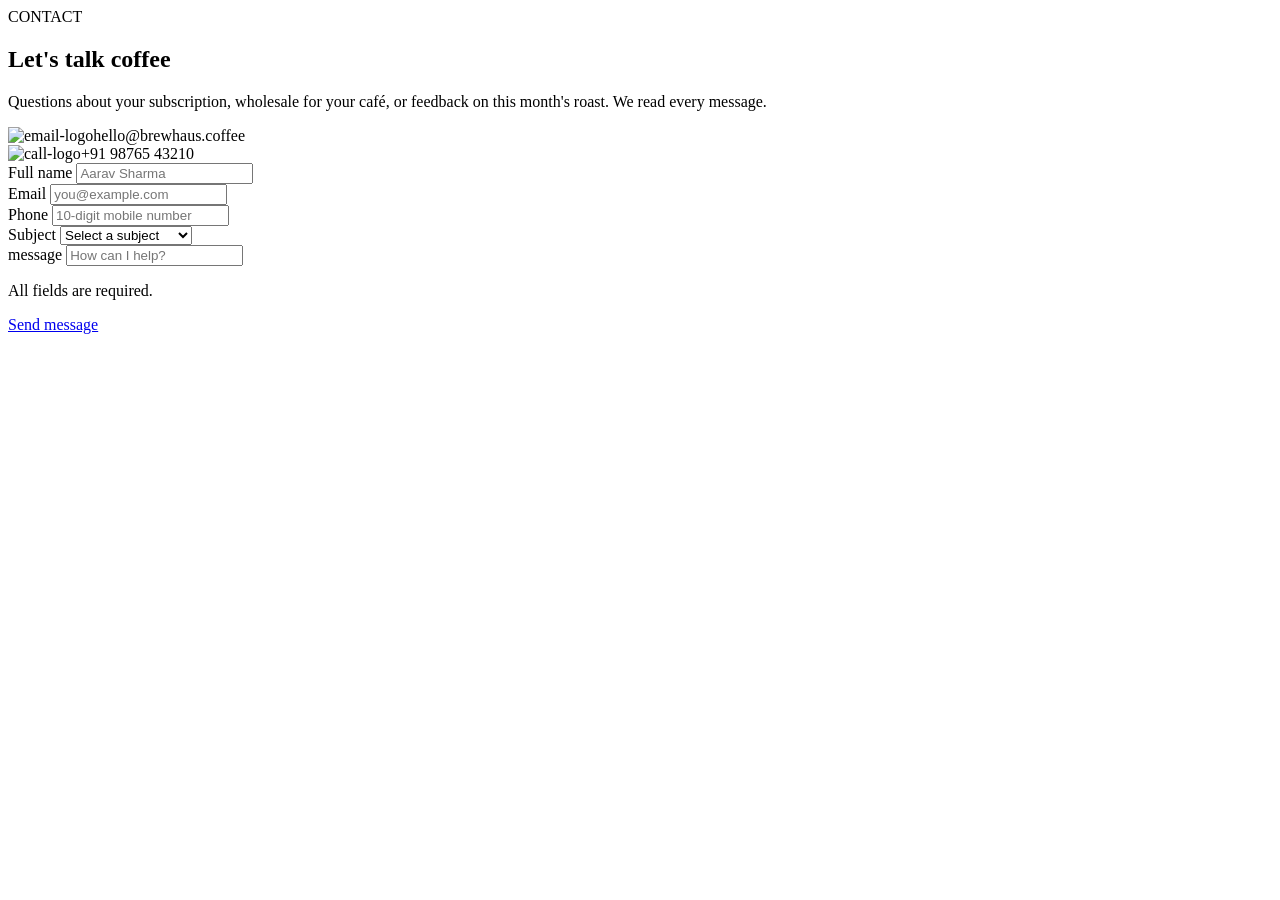
==== images/contactPage.html @ 798ed760 "Moved 2nd html file for clean UI" ====
<!DOCTYPE html>
<html lang="en">
<head>
	<meta charset="UTF-8">
	<meta name="viewport" content="width=device-width, initial-scale=1.0">
	<title>new page</title>
	<link rel="stylesheet" href="style.css">
</head>
<body>
	<div class="contact-section" id="contact-us-id">
			<div class="contact-container">
				
				<div class="contact-left">
					<span>CONTACT</span>
					<h2>Let's talk coffee</h2>
					<p>Questions about your subscription, wholesale for your café, or feedback on this month's roast. We read every message.</p>
					<div class="email-contact"><img src="./images/email-logo.svg" alt="email-logo">hello@brewhaus.coffee</div>
					<div class="call-contact"><img src="./images/call-logo.svg" alt="call-logo">+91 98765 43210</div>
				</div>

				<div class="contact-right">
					<form action="">

						<div class="fullname">
							<label for="name">Full name</label>
							<input type="text" placeholder="Aarav Sharma" name="name" id="name" required>
						</div>

						<div class="email">
							<label for="email">Email</label>
							<input type="email" placeholder="you@example.com" name="email" id="email" required>
						</div>
						
						<div class="phone">
							<label for="phone-no">Phone</label>
							<input type="text" placeholder="10-digit mobile number" name="phone-no" id="phone-no">
						</div>

						<div class="subject">
							<label for="subject-select">Subject</label>
							<select name="slect-subject" id="subject-select">
								<!-- <option value="" disabled selected hidden>Select a subject</option> -->
								<option value="" selected>Select a subject</option>
								<option value="Subscription help">Subscription help</option>
								<option value="Wholesale enquiry">Wholesale enquiry</option>
								<option value="Feedback">Feedback</option>
								<option value="Something else">Something else</option>
							</select>
						</div>

						<div class="message">
							<label for="write-message">message</label>
							<input type="text" placeholder="How can I help?" name="message" id="write-message">
						</div>

						<div class="submit-field">
							<p>All fields are required.</p>
							<div class="read-story-btn">
								<a href="#">Send message</a>
							</div>
						</div>

					</form>

				</div>
			</div>
		</div>
</body>
</html>
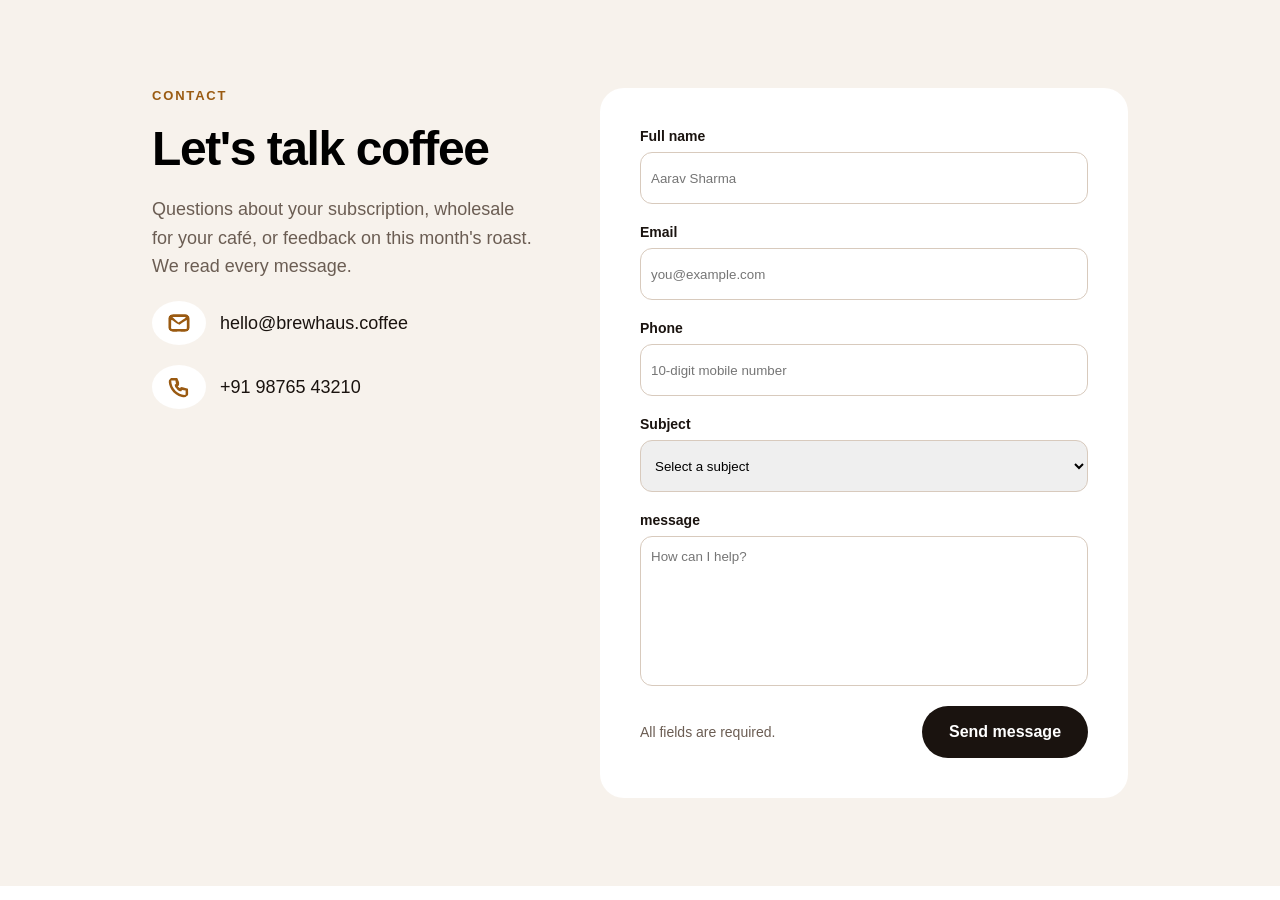
==== commit 437c6fc3: "changed images name" ====
--- a/images/contactPage.html
+++ b/images/contactPage.html
@@ -4,7 +4,7 @@
 	<meta charset="UTF-8">
 	<meta name="viewport" content="width=device-width, initial-scale=1.0">
 	<title>new page</title>
-	<link rel="stylesheet" href="style.css">
+	<link rel="stylesheet" href="../style.css">
 </head>
 <body>
 	<div class="contact-section" id="contact-us-id">
@@ -14,8 +14,8 @@
 					<span>CONTACT</span>
 					<h2>Let's talk coffee</h2>
 					<p>Questions about your subscription, wholesale for your café, or feedback on this month's roast. We read every message.</p>
-					<div class="email-contact"><img src="./images/email-logo.svg" alt="email-logo">hello@brewhaus.coffee</div>
-					<div class="call-contact"><img src="./images/call-logo.svg" alt="call-logo">+91 98765 43210</div>
+					<div class="email-contact"><img src="email-logo.svg" alt="email-logo">hello@brewhaus.coffee</div>
+					<div class="call-contact"><img src="call-logo.svg" alt="call-logo">+91 98765 43210</div>
 				</div>
 
 				<div class="contact-right">
--- a/style.css
+++ b/style.css
@@ -0,0 +1,2767 @@
+:root {
+  --font: 'Bricolage Grotesque', sans-serif;
+}
+
+* {
+    margin: 0;
+    padding: 0;
+    box-sizing: border-box;
+}
+
+html {
+	width: 100%;
+	scroll-behavior: smooth;
+}
+
+body { 
+	width: 100%; 
+	min-width: 320px; 
+	overflow-x: hidden; 
+	font-family: 'DM Sans', sans-serif; 
+}
+
+.main-container {
+	width: 100%;
+    max-width: none;
+    margin: 0;
+}
+
+/* Navbar and hero section  */
+
+.navbar-hero-section {
+	background-image: url(./images/hero-bg.png);
+	background-size: cover;       
+	background-position: center;
+	background-repeat: no-repeat;
+	width: 100%;
+	min-height: 720px;
+}
+
+.navbar-container {
+	height: 84px;
+	width: 100%;
+	border: 0.5px solid rgba(255, 255, 255, 0.12);
+}
+
+.nav-bar {
+	width: 100%;
+    max-width: 1199px;
+    min-height: 84px;
+
+    margin: 0 auto;
+    padding: 0 24px;
+
+    display: flex;
+    justify-content: space-between;
+    align-items: center;
+}
+
+/* Navbar left  */
+.navbar-left {
+	display: flex;
+	align-items: center;
+	margin-left: 40px;
+	gap: 10px;
+}
+
+.navbar-left h1 {
+	color: #FFFFFF;
+	font-family: 'Bricolage Grotesque';
+	font-weight: 800;
+	font-size: 24px;
+}
+
+.navbar-left img {
+	height: 38px;
+	width: 38px;
+}
+
+/* navbar middle  */
+.navbar-middle {
+	width: 394px;
+	display: flex;
+	justify-content: space-between;
+	align-items: center;
+	
+}
+
+.navbar-middle a {
+	text-decoration: none;
+	color: #FFFFFF;
+	font-size: 15px;
+	font-weight: 500;
+}
+
+/* navbar right  */
+.navbar-right {
+	display: flex;
+	align-items: center;
+	margin-right: 40px;
+	gap: 10px;
+}
+
+.navbar-right .shop-cart-container {
+	height: 44px;
+	width: 44px;
+	display: flex;
+	justify-content: center;
+	align-items: center;
+	padding: 10px 20px;
+	border-radius: 50%;
+	border: 1px solid #FFFFFF1f;
+
+	position: relative; 
+}
+
+.item-counter {
+	height: 22px;
+	width: 22px;
+	background-color: #E8A33D;
+
+	color: #1A130F;
+	font-family: Arial, Helvetica, sans-serif;
+	border-radius: 50%;
+	font-size: 12px;
+	font-weight: 700;
+
+	display: flex;
+	justify-content: center;
+	align-items: center;
+
+	flex-shrink: 0; 
+
+	position: absolute;
+	top: -8px;
+	right: -8px;
+}
+
+.navbar-right .shop-cart-container img {
+	height: 22px;
+	width: 22px;
+}
+
+.subscribe-btn {
+	width: 118px;
+	height: 46px;
+	background-color: #E8A33D;
+	border-radius: 30px;
+	
+	display: flex;
+  	justify-content: center; 
+  	align-items: center;     	
+}
+
+.subscribe-btn a {
+	font-weight: 400;
+	font-size: 15px;
+	text-decoration: none;
+	color: #1A130F;
+	font-size: 15px;
+	font-weight: 700;
+	
+}
+
+/* Hamburger icon  */
+.hamburger {
+	display: none;
+	flex-direction: column;
+	justify-content: space-between;
+
+	background-color: #1A130F;
+	padding: 24px 20px;
+
+	height: 100vh;
+	width: 100%;
+	max-width: 390px;
+
+	z-index: 100;
+
+}
+
+.hamburger.showHamburger {
+	display: flex;
+}
+
+.hamburger-header {
+  display: flex;
+  justify-content: space-between;
+  align-items: center;
+  width: 100%;
+  margin-bottom: 20px;
+}
+
+.hamburger-header .close-btn {
+	width: 44px;
+	height: 44px;
+	display: flex;
+	justify-content: center;
+	align-items: center;
+	padding: 10px;
+	background-color: #E8A33D;
+	border-radius: 12px;
+}
+
+.hamburger-header h2 {
+  color: #FFFFFF;
+  font-family: var(--font);
+  font-size: 22px;
+  margin: 0;
+  font-weight: 800;
+}
+
+.hamburger-header .close-btn img {
+	height: 22px;
+	width: 22px;
+}
+
+.hamburger-options-container {
+  display: flex;
+  flex-direction: column;
+  margin-top: 20px;
+  justify-content: space-between;
+}
+
+.hamburger .options {
+	display: flex;
+	justify-content: space-between;
+	align-items: center;
+	padding: 20px 0;
+	border-bottom: 1px solid #FFFFFF1A;
+}
+
+.hamburger .options a {
+	color: #FFFFFF;
+	font-size: 24px;
+	text-decoration: none;
+	font-weight: 700;	
+}
+
+.hamburger .options a:hover  {
+	color: #E8A33D;
+}
+
+.hamburger .options img {
+	height: 20px;
+	width: 20px;
+}
+
+.hamburger-footer {
+  width: 100%;
+  padding-bottom: 20px;
+}
+
+.hamburger {
+	display: none;
+}
+
+.hamburger.showHamburger {
+    display: flex;
+}
+
+#hamburger-icon-img {
+	display: none;
+	width: 	44px;
+	height: 44px;
+}
+
+.hamburger-subscribe-btn  {
+	width: 100%;
+	text-decoration: none;
+	color: #2A1F19;
+	font-weight: 700;
+}
+
+/* hamburger section finish  */
+
+.nav-bar {
+  position: relative;
+}
+
+/* hero-container  */
+.hero-container {
+	width: 100%;
+	max-width: 1199px;
+	min-height: 635px;
+	margin: 0 auto;
+
+	display: flex;
+	flex-direction: column;
+	gap: 28px;
+
+	padding-top: 95px;
+	padding-left: 40px;
+}
+
+#special-coffee {
+	height: 34px;
+	width: 295px;
+	color: #FFFFFF;
+	background-color:  #FFFFFF1a;
+	border-radius: 50px;
+	justify-items: center;
+	align-items: center;
+	padding: 10px;
+
+	font-size: 13px;
+	font-weight: 700;
+	letter-spacing: 0.12em;
+}
+
+.hero-heading {
+	width: 760px;
+	height: auto; 
+	font-family: 'Bricolage Grotesque', sans-serif; 
+	font-size: 76px;
+	font-weight: 800;
+	color: #FFFFFF;
+	line-height: 1.02; 
+	letter-spacing: -0.035em;	
+
+}
+
+.hero-heading span {
+	color: #E8A33D;
+	letter-spacing: -2.66px;	
+	line-height: 78px;
+	font-size: 76px;
+	font-weight: 800;
+	font-family: var(--font);
+}
+
+/* Blinking cursor  */
+#vertical-bar {
+    font-size: 75px; 
+	font-weight: 400; 
+	line-height: 80px; 
+	transform: translateY(-4px) scaleY(1.2); 
+	animation: blink 1.3s infinite;
+}
+
+@keyframes blink {
+    0% {
+        opacity: 1;
+    }
+
+	49% {
+		opacity: 1;
+	}
+
+	50% {
+		opacity: 0;
+	}
+
+    100% {
+        opacity: 0;
+    }
+}
+
+.hero-para {
+	height: 64px;
+	width: 580px;
+	font-size: 20px;
+	font-weight: 400;
+	color: #E6D9CC;
+}
+
+.hero-buttons {
+	display: flex;
+	gap: 16px;
+
+}
+
+.hero-buttons a {
+	text-decoration: none;
+	color: #E6D9CC;
+}
+
+.start-btn {
+	display: flex;
+	border-radius: 30px;
+	background-color: #E8A33D;
+	gap: 14px;
+	height: 52px;
+	width: 216px;
+	justify-content: center;
+  	align-items: center;
+
+}
+
+.start-btn img {
+	height: 18px;
+	width: 18px;
+}
+
+.start-btn a {
+	font-weight: 700;
+	color: #1A130F;
+	display: flex;
+	align-items: center;
+	justify-content: center;
+	gap: 5px;
+}
+
+.explore-btn {
+	height: 52px;
+	width: 189px;
+	border: 2px solid #FFFFFF;
+	border-radius: 30px;
+	display: flex;
+	justify-content: center;
+	align-items: center;
+}
+
+.explore-btn:hover {
+	background-color: #FFFFFF;
+	color: #1A130F;
+}
+
+.explore-btn:hover a{
+	color: #1A130F;
+}
+
+.explore-btn a {
+	font-weight: 700;
+	font-size: 16px;
+}
+
+.scroll-btn {
+	animation: float 1.8s ease-in-out infinite;
+}
+
+@keyframes float {
+  0% {
+    transform: translateY(0);
+  }
+  50% {
+    transform: translateY(-8px);
+  }
+  100% {
+    transform: translateY(0);
+  }
+}
+
+.scroll-btn a {
+	display: flex;
+	flex-direction: column;
+	align-items: center;
+	justify-content: center;
+	color: #F3E9DF;
+	text-decoration: none;
+	font-size: 11px;
+	letter-spacing: 1.76px;
+}
+
+.scroll-btn img {
+	height: 22px;
+	width: 22px;
+}
+
+
+/* Why section  */
+.why-brewhaus-section {
+	width: 100%;
+	height: auto;
+	background-color: #F7F2EC;
+	margin: auto;
+	padding: 88px 112px;
+
+	display: flex;
+	justify-content: center;
+}
+
+.why-container {
+	width: 1199px;
+	height: auto;
+	/* margin: 88px 112px; */
+	display: flex;
+	flex-direction: column;
+	justify-content: center;
+	align-items: center;
+	gap: 14px;
+}
+
+.why-container h3 {
+	color: #9A5B12;
+	font-weight: 700;
+	font-size: 13px;
+	letter-spacing: 0.14em;
+}
+
+.why-container h2 {
+	font-family: var(--font);
+	font-size: 48PX;
+	font-weight: 800;	
+	letter-spacing: -0.03em;
+	line-height: 1.08;
+}
+
+.why-container p {
+	height: 58px;
+	width: 560px;
+	font-size: 18px;
+	font-weight: 400;
+	text-align: center;
+	color: #6B5D53;
+	line-height: 1.6;
+}
+
+.why-boxes {
+	display: flex; 
+	gap: 24px;
+	margin-top: 38px;
+	height: 282px;
+	width: 1120px;
+}
+
+.card {
+	display: flex;
+	flex-direction: column;
+	gap: 16px;
+	height: 282px;
+	width: 262px;
+	background-color: #FFFFFF;
+	padding-top: 32px;
+	padding-left: 28px;
+	border-radius: 20px;
+
+	
+}
+
+/* Hover effect on the cards and gallery section  */
+
+.menu-card,
+.card,
+.gallery-photos-container img {
+  	transition: box-shadow 0.3s ease, transform 0.3s ease;
+}
+
+.card:hover,
+.menu-card:hover {
+  box-shadow: 0 12px 24px #0000001e;
+  transform: translateY(-4px);
+}
+
+.gallery-photos-container img:hover {
+	transform: scale(1.01);
+}
+
+
+.why-card-text {
+	display: flex;
+	flex-direction: column;
+	gap: 16px;
+}
+
+.card h2 {
+	font-size: 21px;
+	font-weight: 700;
+	color: #1A130F;
+	width: 206px;
+	height: auto;
+}
+
+.card p {
+	font-size: 16px;
+	width: 206px;
+	height: auto;
+	text-align: left;
+	line-height: 1.6;
+	columns: #6B5D6B;
+}
+
+.why-boxes img {
+	height: 56px;
+	width: 56px;
+}
+
+/* Story section  */
+.story-section {
+	width: 100%;
+	height: auto;
+	background-color: #FFFFFF;
+	padding: 88px 112px;
+	
+	display: flex;
+	justify-content: center;
+}
+
+.story-container {
+	position: relative;
+	width: 1199px;
+	height: 560px;
+	display: flex;
+}
+
+/* Story left side  */
+
+#story-bg {
+	height: 500px;
+	width: 524px;
+
+	background-repeat: no-repeat;
+  	background-position: center;
+  	background-size: cover;
+
+	border-radius: 24px;
+}
+
+#hours-img {
+	position: absolute;
+	top: 390px;
+	left: 334px;
+
+	height: 80px;
+	width: 214px;
+}
+
+/* Story right side  */
+
+
+.story-right {
+	display: flex;
+	flex-direction: column;
+	gap: 22px;	
+	margin-left: 72px;
+}
+
+.story-right span {
+	font-size: 13px;
+	color: #9A5B12;
+	font-weight: 700;
+	letter-spacing: 0.14em;
+}
+
+.story-right h2 {
+	font-family: var(--font);
+	font-size: 48px;
+	font-weight: 800;
+	letter-spacing: -0.03em;
+	line-height: 1.08;
+	max-width: 524px;
+}
+
+.story-right p {
+	width: 524px;
+	height: auto;
+	font-size: 18px;
+	font-weight: 400;
+	letter-spacing: 1.7;
+	color: #6B5D53;
+}
+
+/* story right checks  */
+.checks {
+	display: flex;
+	flex-direction: column;
+	gap: 16px;
+}
+
+.checks img {
+	height: 28px;
+	width: 28px;	
+}
+
+.checks p {
+	display: flex;
+	justify-items: center;
+	align-items: center;
+	gap: 14px;
+
+	font-size: 17px;
+	font-weight: 400;
+	color: #1A130F;
+	line-height: 1.5;
+}
+
+.read-story-btn {
+	width: 166px;
+	height: 52px;
+	background-color: #1A130F;
+	border-radius: 999px;
+	
+	display: flex;
+  	justify-content: center; 
+  	align-items: center;     	
+}
+
+.read-story-btn a {
+	font-weight: 400;
+	font-size: 15px;
+	text-decoration: none;
+	color: #FFFFFF;
+	font-size: 16px;
+	font-weight: 700;
+}
+
+.read-story-btn:hover {
+	background-color: #2A1F19;
+}
+
+/* Counter section  */
+.counter-section {
+	height: 211px;
+	width: 100%;
+	padding: 64px 152px;
+
+	display: flex;
+	gap: 68px;
+	background-color: #1A130F;
+	justify-content: center;
+}
+
+.counter-section div {
+	height: 83px;
+	width: 256px;
+
+	display: flex;
+	flex-direction: column;
+	align-items: center;
+	justify-content: center	;
+}
+
+.counter-section h3 {
+	color: #CDBBAA;
+	font-size: 16px;
+}
+
+.counter-section span {
+	font-family: var(--font);
+	font-size: 56px;
+	font-weight: 900;
+	color: #E8A33D;
+	line-height: 1;
+	letter-spacing: -0.03em;
+}
+
+/* menu section  */
+.menu-section {
+	background-color: #F7F2EC;
+	width: 100%;
+	height: auto;
+	padding: 88px 112px;
+	display: flex;
+	flex-direction: column;
+	align-items: center;
+	justify-content: center;
+	gap: 14px;
+}
+
+.menu-section span {
+	font-size: 13px;
+	letter-spacing: 0.14em;
+	font-weight: 700;
+	color: #9A5B12;
+}
+
+.menu-section h2 {
+	font-family: var(--font);
+	font-size: 48px;
+	font-weight: 800;
+	line-height: 1.08;
+	letter-spacing: -0.03em;
+	color: #1A130F;
+}
+
+.menu-section p {
+	color: #6B5D53;
+	font-size: 18px;
+	line-height: 1.6px;
+}
+
+.categories {
+	display: flex;
+	gap: 10px;
+}
+
+.menu-button {
+	background-color: #FFFFFF;
+	border: 0.89px solid black;
+	border-radius: 999px;
+	height: auto;
+	width: fit-content;	
+	padding: 10px 15px;
+  	box-sizing: border-box;
+	color: #1A130F;
+	align-items: center;
+	justify-content: center;
+	text-align: center;
+	font-size: 15px;
+	font-weight: 500;
+	margin-top: 26px;
+}
+
+.menu-button:hover {
+	border: #120D0A;
+}
+
+/* menu cards  */
+.menu-cards-container {
+	margin: 40px;
+	display: flex;
+	flex-wrap: wrap;
+	gap: 18px;
+	max-width: 1120px;
+	height: auto;
+}
+
+.menu-card {
+	height: 312px;
+	width: 262px;
+	display: flex;
+	flex-direction: column;
+	background-color: #FFFFFF;
+	border-radius: 20px;
+}
+
+.menu-card.hide {
+	display: none;
+}
+
+.menu-button.bgcolorClass {
+	background-color: #2A1F19;
+	color: #FFFFFF;
+}
+
+.menu-card img {
+	height: 170px;
+	width: 100%;
+	object-fit: cover;
+	border-radius: 20px;
+}
+
+.menu-card span {
+	margin-left: 20px;
+	margin-top: 20px;
+	margin-bottom: 14px;
+	color: #9A5B12;
+	font-size: 12px;
+	font-weight: 700;
+	letter-spacing: 0.1em;
+}
+
+.menu-card p {
+	font-size: 18px;
+	font-weight: 700;
+	color: #1A130F;
+	margin-left: 20px;
+}
+
+.price-buy {
+	display: flex;
+	gap: 20px;
+	margin-top: 20px;
+	margin-left: 20px;
+	align-items: center;
+}
+
+.price-buy price {
+	font-weight: 800;	
+	font-size: 22px;
+	color: #1A130F;
+	font-family: var(--font);
+}
+
+.buy-btn {
+	border: 0.89px solid #1A130F;
+	border-radius: 999px;
+	height: auto;
+	width: fit-content;	
+	padding: 10px 15px;
+  	box-sizing: border-box;
+}
+
+.buy-btn a {
+	text-decoration: none;
+	color: #1A130F;
+	font-size: 14px;
+	font-weight: 700;
+}
+
+.buy-btn:hover {
+	background-color: #120D0A;
+}
+
+.buy-btn:hover a {
+	color: #FFFFFF;
+}
+
+.pricing-section {
+	width: 100%;
+	height: auto;
+	background-color: #FFFFFF;
+	padding: 88px 112px;	
+}
+
+.pricing-container {
+	display: flex;
+	flex-direction: column;
+	align-items: center;
+	justify-content: center;
+	gap: 44px;
+}
+
+.pricing-upper {
+	align-items: center;
+	justify-content: center;
+	text-align: center;
+}
+
+.pricing-upper h5 {
+	font-size: 16px;
+	font-weight: 700;
+	color: #9A5B12;
+	letter-spacing: 0.14em;
+	gap: 14px;	
+}
+
+.pricing-upper h2 {
+	font-family: var(--font);
+	font-size: 48px;		
+	font-weight: 800;
+	line-height: 1.08;
+	letter-spacing: -0.03em;	
+}
+
+.monthy-yearly-change {
+	display: flex;
+	gap: 16px;
+	justify-content: center;
+	align-items: center;
+	padding-top: 17px;
+}
+
+.monthy-yearly-change span {
+	font-size: 16px;
+	font-weight: 700;
+}
+
+/****** The switch - the box around the slider *****/
+
+.monthy-yearly-change .switch {
+  position: relative;
+  display: inline-block;
+  width: 60px;
+  height: 34px;
+}
+
+/* Hide default HTML checkbox */
+.switch input {
+  opacity: 0;
+  width: 0;
+  height: 0;
+}
+
+/* The slider */
+.slider {
+  position: absolute;
+  cursor: pointer;
+  top: 0;
+  left: 0;
+  right: 0;
+  bottom: 0;
+  background-color: #ccc;
+  -webkit-transition: .4s;
+  transition: .4s;
+}
+
+.slider:before {
+  position: absolute;
+  content: "";
+  height: 26px;
+  width: 26px;
+  left: 4px;
+  bottom: 4px;
+  background-color: white;
+  -webkit-transition: .4s;
+  transition: .4s;
+}
+
+input:checked + .slider {
+  background-color: #1A130F;
+}
+
+input:focus + .slider {
+  box-shadow: 0 0 1px #2196F3;
+}
+
+input:checked + .slider:before {
+  transform: translateX(26px);
+}
+
+/* Rounded sliders */
+.slider.round {
+  border-radius: 34px;
+}
+
+.slider.round:before {
+  border-radius: 50%;
+}
+
+.save-discount {
+	font-size: 13px;
+	color: #7A4508;
+	font-weight: 700;
+	background-color: #FBEDD3;
+	border-radius: 999px;
+	display: flex;
+	height: auto;
+	width: fit-content;	
+	padding: 10px 15px;
+  	box-sizing: border-box;
+
+	align-items: center;
+	justify-content: center;
+	text-align: center;
+
+}
+
+/***** switch button end ******/
+
+
+
+
+/* Pricing lower  */
+.pricing-lower {
+	height: auto;
+	width: auto;
+	display: flex;
+	gap: 24px;
+
+	position: relative;
+}
+
+.edge-price-card {
+	height: 417px;
+	width: 357px;
+	border: 1.5px solid #E6DCD2;
+	padding: 37px 33px;
+	margin-top: 27px;
+	border-radius: 24px;
+}
+
+.middle-price-card {
+	height: 471px;
+	width: 357px;
+	padding: 48px 32px;
+	border-radius: 24px;
+	background-color: #1A130F;
+}
+
+.pricing-card h2 {
+	font-size: 22px;
+	font-weight: 700;
+	color: #1A130F;
+}
+
+.pricing-card p {
+	font-size: 15px;
+	font-weight: 400;
+	color:#6B5D53;
+}
+
+.doller-price {
+	margin-top: 22px;
+	display: flex;
+	align-items: baseline;
+	margin-bottom: 4px;
+}
+
+.doller-price P {
+	color: #6B5D53;
+	font-size: 16PX;
+}
+
+.doller-price span {
+	font-family: var(--font);
+	font-size: 52px;
+	font-weight: 800;
+	letter-spacing: -0.03em;
+	color: #1A130F;
+}
+
+.card-2nd-p {
+	font-size: 14px;
+}
+
+.plan-includes {
+	margin-top: 22px;
+	display: flex;
+	flex-direction: column;
+	gap: 12px;
+}
+
+.plan-includes img {
+	height: 20px;
+	width: 20px;
+}
+
+.plan-includes p {
+	display: flex;
+	align-items: center;
+	gap: 10px;
+	color: #1A130F;
+	font-size: 15px;
+}
+
+.choose-plan-btn {
+	margin-top: 22px;
+	border-radius: 999px;
+	display: flex;
+	align-items: center;
+	justify-content: center;
+	height: 52px;
+	width: 100%;	
+	padding: 10px 15px;
+  	box-sizing: border-box;
+	background-color: #1A130F;
+	color: #FFFFFF;
+	font-size: 16px;
+	font-weight: 700;
+}
+
+.choose-plan-btn:hover {
+	background-color: #2A1F19;
+	cursor: pointer;
+}
+
+.middle-price-card h2 {
+	color: #FFFFFF;	
+	font-weight: 700;
+}
+
+.middle-price-card span {
+	color: #E8A33D;
+	font-weight: 700;
+}
+
+.middle-price-card p {
+	color: #CDBBAA;	
+}
+
+.middle-card-includes p {
+	color: #FFFFFF;
+}
+
+.middle-price-card .choose-plan-btn {
+	background-color: #E8A33D;
+}
+
+.most-popular-div {
+	height: 32px;
+	width: 141px;
+	background-color: #E8A33D;
+	color: #1A130F;
+	font-size: 13px;
+	font-weight: 700;
+	border-radius: 999px;
+	display: flex;
+	align-items: center;
+	padding: 10px 15px;
+
+	position: absolute;
+	left: 500px;
+	bottom: 450px;
+}
+
+/* Review sectio   */
+
+.review-section {
+	width: 100%;
+	height: auto;
+	background-color: #1A130F;
+	padding: 88px 112px;
+
+	display: flex;
+	justify-content: center;
+}
+
+.review-container {
+	/* padding: 0px 40px; */
+	display: flex;
+	flex-direction: column;
+	gap: 44px;
+
+	max-width: 1140px;
+}
+
+.review-top {
+	display: flex;
+	justify-content: space-between;
+}
+
+.review-top-left p {
+	color: #E8A33D;
+	font-size: 13px;
+	font-weight: 700;
+	letter-spacing: 0.14px;
+}
+
+.review-top-left h1 {
+	font-family: var(--font);
+	font-weight: 800;
+	color: #FFFFFF;
+	line-height: 1.08;
+	letter-spacing: -0.03em;
+}
+
+.review-top-right {
+	display: flex;
+	gap: 12px;
+}
+
+.go-left img,
+.go-right img {
+	height: 22px;
+	width: 22px;
+	display: flex;
+	align-items: center;
+	justify-content: center;
+}
+
+.go-left:hover,
+.go-right:hover {
+	background-color: #E8A33D;
+	cursor: pointer;
+}
+
+.review-top-right div {
+	height: 52px;
+	width: 52px;
+	border-radius: 50%;
+	border: 0.89px solid #FFFFFF;
+	color: #FFFFFF;
+	display: flex;
+	align-items: center;
+	justify-content: center;
+	font-weight: 700;	
+}
+
+/* Review middle  */
+
+.review-middle {
+	display: flex;
+	padding: 56px;
+	gap: 48px;
+	background-color: #2A1F19;
+	border-radius: 28px;
+}
+
+/* .review-card2 {
+	display: none;
+} */
+
+.review-middle.ReviewHider {
+	display: none;
+}
+
+
+
+.review-middle-left img {
+	height: 168px;
+	width: 168px;
+	border: 5px solid #E8A33D;
+	border-radius: 50%;
+}
+
+.review-middle-right {
+	display: flex;
+	flex-direction: column;
+	gap: 22px;
+}
+
+.rating-starts img {
+	height: 22px;
+	width: 22px;
+}
+
+.quote {
+	color: #FFFFFF;
+	font-size: 26px;
+	font-weight: 500;
+	line-height: 1.45;
+	max-width: 792px;
+}
+
+.reviewer-name h5 {
+	color: #FFFFFF;
+	font-size: 17px;
+	font-weight: 700;
+}
+
+.reviewer-name p {
+	font-size: 15px;
+	color: #CDBBAA;
+}
+
+/* Review bottom  */
+.review-bottom {
+	display: flex;
+	align-items: center;
+	justify-content: center;
+	gap: 10px;
+}
+
+.slider-review {
+	height: 10px;
+	width: 10px;
+	border-radius: 50%;
+	background-color: #6B5D53;
+}
+
+.slider-selected {
+	height: 10px;
+	width: 30px;
+	border-radius: 50px;
+	background-color: #E8A33D;	
+}
+
+/* *************************************************************************** */
+/* gallery-section  */
+
+
+.gallery-section {
+	width: 100%;
+	height: auto;
+	background-color: #F7F2EC;
+	padding: 88px 112px;
+}
+
+.gallery-container {
+	display: flex;
+	flex-direction: column;
+	align-items: center;
+	justify-content: center;
+	gap: 44px;
+}
+
+.gallery-container p {
+	font-size: 13px;
+	font-weight: 700;
+	color: #9A5B12;
+	letter-spacing: 0.14em;
+}
+
+.gallery-container h2 {
+	font-size: 48px;
+	font-family: var(--font);
+	line-height: 1.08;
+	letter-spacing: -0.03em;
+	color: #1A130F;
+	font-weight: 800;
+}
+
+.gallery-photos-container {
+	width: 100%;
+	max-width: 1120px;
+	height: auto;
+	display: grid;
+
+	grid-template-rows: 220px 220px 220px;
+	grid-template-columns: 268px 268px 268px 268px;
+	gap: 14px;
+}
+
+#img1 {
+    grid-row: 1 / 3;
+    grid-column: 1 / 2;
+}
+
+#img2 {
+    grid-row: 3 / 4;
+    grid-column: 1 / 2;
+}
+
+#img3 {
+    grid-row: 1 / 2;
+    grid-column: 2 / 4;
+}
+
+#img4 {
+    grid-row: 2 / 3;
+    grid-column: 2 / 3;
+}
+
+#img5 {
+    grid-row: 2 / 3;
+    grid-column: 3 / 4;
+}
+
+#img6 {
+    grid-row: 3 / 4;
+    grid-column: 2 / 4;
+}
+
+#img7 {
+    grid-row: 1 / 3;
+    grid-column: 4 / 5;
+}
+
+#img8 {
+    grid-row: 3 / 4;
+    grid-column: 4 / 5;
+}
+
+.gallery-photos-container img {
+    display: block;
+    width: 100%;
+    height: 100%;
+    object-fit: cover;
+    border-radius: 24px;
+}
+
+
+/* *************************************************************************** */
+
+/* FAQ section  */
+.faq-section {
+	width: 100%;
+	height: auto;
+	padding: 88px 112px;
+	background-color: #FFFFFF;
+
+	display: flex;
+	justify-content: center;
+}
+
+.faq-container {
+	display: flex;
+	justify-content: space-between;
+	gap: 192px;
+	padding: 0px 40px;
+	
+	max-width: 1189px;
+}
+
+.faq-left {
+	display: flex;
+	flex-direction: column;
+	gap: 18px;
+}
+
+.faq-left h6 {
+	color: #9A5B12;
+	font-size: 13px;
+	font-weight: 700;
+	letter-spacing: 0.14em;
+}
+
+.faq-left h2 {
+	font-family: var(--font);
+	font-size: 48px;
+	font-weight: 800;
+	letter-spacing: -0.03em;
+	line-height: 1.08;
+	color: #1A130F;
+}
+
+.faq-left p {
+	color: #6B5D53;
+	font-size: 18px;
+	line-height: 1.6;
+}
+
+.faq-left p u {
+	color: #9A5B12;
+	font-size: 18px;
+	line-height: 29px;
+}
+
+/* faq-right */
+
+.faq-right {
+	display: flex;
+	flex-direction: column;
+	width: 100%;
+}
+
+.question-container {
+	display: flex;
+	flex-direction: column;
+	gap: 30px;
+	padding-top: 24px;
+	padding-bottom: 24px;
+	border-top: 0.01px solid #6B5D53;
+	border-bottom: 0.01px solid #6B5D53;
+	/* margin-top: 1px; */
+	cursor: pointer;
+}
+
+.question {
+	display: flex;
+	justify-content: space-between;
+	font-size: 19px;
+	color: #1A130F;
+}
+
+.question  h2 {
+	font-size: 19px;
+	font-size: 700;
+	color: #1A130F;
+}
+
+/* .question span {
+	height: 36px;
+	width: 36px;
+	border-radius: 50%;
+	background-color: #E8A33D;
+	display: flex;
+	justify-content: center;
+	align-items: center;
+	font-size: 19px;
+	font-weight: 700;
+} */
+
+.question a {
+	height: 36px;
+	width: 36px;
+	border-radius: 50%;
+	background-color: #F7F2EC;
+	display: flex;
+	justify-content: center;
+	align-items: center;
+	font-size: 19px;
+	font-weight: 700;
+	text-decoration: none;
+}
+
+
+
+/* css for para */
+.answer.showPara {
+	display: block;
+}
+
+/* Expander icon bg change */
+.expander.changeExpander {
+	background-color: #E8A33D;
+}
+
+
+.answer {
+	font-size: 16px;	
+	line-height: 1.7;
+	font-family: "DM Sans";
+	color: 6B5D53;
+	color: #6B5D53;
+	padding-right: 60px;
+	padding-bottom: 24px;
+	width: 528px;
+
+	display: none;
+}
+
+
+/* contact section  */
+.contact-section {
+	background-color: #F7F2EC;
+	padding: 88px 112px;
+	display: flex;
+	justify-content: center;	
+}
+
+.contact-container {
+	padding: 0px 40px;
+	display: flex;
+	gap: 64px;
+
+	max-width: 1189px;
+	
+}
+
+.contact-left {
+	display: flex;
+	flex-direction: column;
+	gap: 20px;
+}
+
+.contact-left span {
+	font-size: 13px;		
+	color: #9A5B12;
+	font-weight: 700;
+	letter-spacing: 0.14em;
+}	
+
+.contact-left h2 {
+	font-family: var(--font);
+	font-size: 48px;
+	font-weight: 800;
+	line-height: 1.08;
+	letter-spacing: -0.03em;
+}
+
+.contact-left p {
+	font-size: 18px;
+	color: #6B5D53;
+	line-height: 1.6;
+}
+
+.email-contact,
+.call-contact  {
+	display: flex;
+	gap: 14px;
+	align-items: center;
+
+	color: #1A130F;
+	font-size: 18px;
+	line-height: 1.6;
+}
+
+.email-contact img,
+.call-contact img {
+	height: 44px;
+	width: 44px;
+	display: flex;
+	justify-content: center;
+	align-items: center;
+	width: fit-content;	
+	padding: 10px 15px;
+  	box-sizing: border-box;
+
+	border-radius: 50%;
+	background-color: #FFFFFF;
+}
+
+/* contact right  */
+
+form {
+	width: 528px;
+	height: auto;
+	background-color: #FFFFFF;
+	border-radius: 24px;
+	padding: 40px;	
+	display: flex;
+	flex-direction: column;
+	gap: 20px;
+}
+
+form div {
+	display: flex;
+	flex-direction: column;
+	gap: 8px;
+}
+
+form label {
+	color: #1A130F;
+	font-size: 14px;
+	font-weight: 700;
+}
+
+form input,
+select {
+	width: 100%; 
+	height: 52px;
+	border: 0.1px solid #D8CABD;
+	border-radius: 12px;
+	padding: 10px 10px;
+}
+
+#write-message {
+	height: 150px;
+	width: 100%;
+	padding-bottom: 120px;
+}
+
+.submit-field {
+	display: flex;
+	flex-direction: row;
+	align-items: center;
+	justify-content: space-between;
+}
+
+.submit-field p {
+	color: #6B5D53;
+	font-size: 14px;	
+}
+
+/* Footer section  */
+footer {
+	width: 100%;
+	height: auto;
+	display: flex;
+	flex-direction: column;
+	background-color: #120D0A; 
+}
+
+.main-footer {
+	margin: 0px 112px;
+	display: flex;
+	gap: 48px;
+	padding: 72px 40px 56px;
+
+	display: flex;
+	max-width: 1199px;
+	align-self: center;
+}
+
+.footer-column1 {
+	display: flex;
+	flex-direction: column;
+	gap: 18px;
+}
+
+.footer-column1 .footer-logo {
+	margin: 0px;
+}
+
+.footer-column1 .footer-logo h1 {
+	font-size: 22px;
+	color: #F3E9DF;
+}
+
+.footer-column1 p {
+	font-size: 15px;
+	line-height: 1.6;
+	color: #CDBBAA;	
+}
+
+.social-media {
+	display: flex;
+	gap: 10px;
+}
+
+.img-container {
+	height: 44px;
+	width: 44px;
+	border: 0.89px solid #F3E9DF;
+	border-radius: 50%;
+	display: flex;
+	justify-content: center;
+	align-items: center;
+}
+
+.img-container:hover {
+	background-color: #E8A33D;
+	cursor: pointer;
+}
+
+.img-container img {
+	height: 20px;
+	width: 20px;
+}
+
+.footer-column2,
+.footer-column3,
+.footer-column4 {
+	display: flex;
+	flex-direction: column;
+	gap: 14px;
+	width: 244px;
+}
+
+.main-footer h2 {
+	color: #FFFFFF;
+	font-weight: 700;
+	letter-spacing: 0.12em;
+	font-size: 14px;
+	font-family: "DM Sans";
+	margin-bottom: 6px;
+}
+
+.footer-column3 h2 {
+	line-height: 21px;
+}
+
+
+.footer-column2  a {
+	text-decoration: none;
+	color: #CDBBAA;
+	font-size: 15px;
+}
+
+.footer-column2  a:hover {
+	color: #E8A33D;
+}
+
+.footer-column2 p {
+	font-size: 15px;	
+	color: #CDBBAA;
+}
+
+.footer-column3 p {
+	line-height: 23px;
+	color: #CDBBAA;
+	font-size: 15px;
+}
+
+.footer-column4 {
+	line-height: 1.6;
+	color: #CDBBAA;
+	font-size: 15px;
+}
+
+
+.footer-column4 .footer-send-email {
+	background-color: #2A1F19;
+	height: 56px;
+	width: 244px;
+	display: flex;
+	align-items: center;
+	justify-content: space-between;	
+	border-radius: 999px;
+	padding: 6px;
+}
+
+.footer-send-email input {
+	background: transparent;
+	border: none;
+	height: 44px;
+	width: 180px;
+}
+
+.footer-send-email input::placeholder {
+	color: #6B5D53;
+}
+
+.footer-send-email button {
+	height: 44px;
+	width: 44px;
+	background-color: #E8A33D;
+	border-radius: 50%;
+	display: flex;
+	justify-content: center;
+	align-items: center;	
+	font-size: 16px;
+	font-weight: 700;
+}
+
+.footer-strip {
+	margin: 1px 112px;
+}
+
+.strip-container {
+	display: flex;
+	padding: 29px 40px;
+	justify-content: space-between;
+	background-color: #120D0A;
+
+	min-width: 1199px;	
+	justify-self: center;
+}
+
+.strip-container p {
+	font-size: 14px;
+	color: #A8968A;
+}
+
+.strip-container a {
+	height: 44px;
+	width: auto;
+	display: flex;
+	padding: 14px 18px 13px 18px;
+	gap: 10px;
+	background-color: #E8A33D;
+	border-radius: 999px;
+
+	color: #1A130F;
+	font-size: 14px;
+	font-weight: 700;
+}
+
+.strip-container a img {
+	height: 16px;
+	width: 16px;
+}
+
+/* ******* Media Queries ******* */
+
+/* Mobile View  */
+@media (max-width: 390px) {
+	
+	html {
+		width: 100%;
+	}
+
+	body {
+		width: 100%;
+		min-width: 0;
+		margin: 0;
+	}
+
+	.main-container {
+		width: 100%;
+		min-width: 0;
+		margin: 0;
+	}
+
+	.navbar-hero-section {
+		width: 100%;	
+		margin: auto;
+
+		background-image: url(./images/hero-bg.png);
+		background-size: cover;       
+		background-repeat: no-repeat;
+	}
+
+	.navbar-container {
+		margin: 0px;
+	}
+
+	.nav-bar {
+		margin: 0;
+	}
+	
+	.navbar-left {
+		margin: 0;
+	}
+
+	.navbar-left img {
+		display: none;
+	}
+
+	.navbar-left h1 {
+		height: 27px;
+		width: 109px;
+		font-family: var(--font);
+		font-size: 22px;
+		font-weight: 800;
+	}
+
+	.navbar-middle {
+		display: none;
+	}
+
+	.navbar-right {
+		margin: 0;
+	}
+
+	.navbar-right .subscribe-btn {
+		display: none;
+	}
+
+	#hamburger-icon-img {
+		display: block;
+	}
+	
+	.navbar-middle,
+	.navbar-right .subscribe-btn {
+		display: none; 
+	}
+
+
+	#hamburger-menu.showHamburger {
+		position: fixed;
+		top: 0;
+		left: 0;
+		right: auto;
+		width: 100%;
+		max-width: 390px;
+		height: 100vh;
+		z-index: 100;
+		display: flex;
+	}
+
+	#hamburger-icon-img {
+		display: block;
+		cursor: pointer;
+	}
+
+	/* Hero section  */
+	.hero-container {
+		max-width: 390px;
+		margin: 0px;
+		padding-top: 96px;
+		padding-left: 20px;
+	}
+
+	.special-coffee {
+		font-size: 11px;
+		height: 30px;
+		width: 251px;
+	}
+
+	.hero-heading {
+		height: 137px;
+		width: 350px;
+		font-size: 44px;
+	}
+
+	.hero-heading span {
+		height: 137px;
+		width: 350px;
+		font-size: 44px;
+	}
+
+	.hero-para {
+		height: 82px;
+		width: 350px;
+		font-size: 17px;
+	}
+
+	.hero-buttons {
+		display: flex;
+		flex-direction: column;
+		height: 122px;
+		width: 350px;
+	}
+
+	.start-btn,
+	.explore-btn {
+		width: 100%;
+	}
+
+	.scroll-btn {
+		display: none;
+	}
+
+	/* Why brewhaus section  */
+	.why-brewhaus-section {
+		width: 100%;
+		height: auto;
+		padding: 20px;
+	}
+
+	.why-container {
+		width: 100%;
+		height: auto;
+		margin: 0;
+	}
+
+	.why-container h2 {
+		width: 290px;
+	}
+
+	.why-container p {
+		width: 330px;
+	}
+
+	.why-boxes {
+		display: flex;
+		flex-direction: column;
+		width: 100%;
+		height: auto;
+		margin: 0px;
+	}
+
+	.card {
+		height: 166px;
+		padding: 30px;
+		width: 100%;
+		display: flex;
+		flex-direction: row;
+		
+	}
+
+	.why-card-text {
+		height: 72px;
+		width: 242px;
+		display: flex;
+		flex-direction: column;
+		gap: 10px;
+	}
+
+
+	.card img {
+		height: 48px;
+		width: 48px;
+	}
+
+	.card h2 {
+		font-size: 17px;
+		height: 22px;
+		width: 242px;	
+	}
+
+	.card p {
+		font-size: 14px;
+		line-height: 1.55;
+		max-width: 100%;
+	}
+
+	/* Our story section  */
+	.story-section {
+		width: 100%;
+		height: auto;
+		margin: 0px;
+		padding: 15px;
+	}
+
+
+	.story-left img {
+		max-width: 100%;
+		display: block;
+		object-fit: cover
+	}
+
+	#hours-img {
+		display: none;
+	}
+
+	.story-container {
+		width: 100%;
+		height: auto;
+		display: flex;
+		flex-direction: column;
+		margin: 0;
+	}
+
+	.story-right {
+		margin: 0;
+		padding: 20px;
+		width: 100%;
+		height: auto;
+
+		display: flex;
+		flex-direction: column;
+		gap: 10px;	
+	}
+
+	.story-right p {
+		height: 74px;
+		max-width: 319px;
+	}
+
+	.checks {
+		margin-top: 80px;
+	}
+
+	.read-story-btn {
+		width: 100%;
+	}
+
+	/* Counter section  */
+	.counter-section {
+		display: flex;
+		flex-direction: column;
+		width: 100%;
+		height: auto;
+		padding: 20px;
+		align-items: center;
+	}
+
+	/* our menu section  */
+	.menu-section {
+		width: 100%;
+		height: auto;
+		padding: 30px;
+	}
+
+	.menu-section h2 {
+		width: 100%;
+		height: auto;
+	}
+
+	.menu-section p {
+		display: none;
+	}
+
+	.menu-section .menu-card p {
+		display: block;
+	}
+
+	.menu-cards-container {
+		margin: 0;
+	}
+
+	.menu-card {
+		width: 100%;
+	}
+
+	.price-buy {
+		justify-content: space-between;
+	}
+
+	/* Pricing section  */
+	.pricing-section {
+		padding: 20px;
+	}
+
+	.pricing-container {
+		width: 100%;
+		height: auto;
+	}
+
+	.pricing-lower {
+		display: flex;
+		flex-direction: column;
+	}
+
+	.most-popular-div { 
+		left: 100px;
+		bottom: 920px;
+	}
+
+	/* Review Section  */
+	.review-section {
+		width: 100%;
+		height: auto;
+		padding: 20px;
+	}
+
+	.review-container {
+		width: 100%;
+		height: auto;
+		padding: 20px;
+	}
+
+	.review-top {
+		display: flex;
+		flex-direction: column;
+		gap: 20px;
+	}
+
+	.review-top-right {
+		display: flex;
+		justify-content: space-between;
+	}
+
+	.review-middle {
+		padding: 20px;
+		display: flex;
+		flex-direction: column;
+	}
+
+	/* Gallery section  */
+	.gallery-section {
+		padding: 10px;
+		width: 100%;	
+		height: auto;
+	}
+
+	.gallery-container {
+		width: 100%;
+		height: auto;
+	}
+
+	.gallery-container h2 {
+		width: 100%;
+		height: auto;
+		text-align: center;
+	}
+
+	.gallery-photos-container {
+		display: flex;
+		flex-direction: column;
+		gap: 10px;
+		width: 100%;
+		height: auto; 
+	}
+
+	.gallery-photos-container img {
+		width: 100%;
+		height: 180px; 
+		object-fit: cover; 
+	}
+
+
+	/* FAQ ssection  */
+	.faq-section {
+		width: 100%;
+		height: auto;
+		padding: 20px;
+	}
+
+	.faq-container {
+		width: 100%;
+		height: auto;
+		display: flex;
+		flex-direction: column;
+		gap: 20px;
+		padding: 10px;
+	}
+
+	.question-container {
+		display: flex;
+		flex-direction: column;	
+		width: 100%;
+		height: auto;
+	}
+
+	.question {
+		display: flex;
+		justify-content: space-between;
+		width: 100%;
+		height: auto;
+	}
+
+	.answer {
+		width: 100%;
+		height: auto;
+	}
+
+	/* Contact section  */
+	.contact-section {
+		width: 100%;
+		height: auto;
+		padding: 20px;
+	}
+
+	.contact-container {
+		display: flex;
+		flex-direction: column;
+		width: 100%;
+		height: auto;
+		padding: 0;
+	}
+
+	.contact-right form {
+		padding: 15px;
+		width: 100%;
+	}
+
+	/* Footer section  */
+	.main-footer {
+		padding: 20px;
+		display: flex;
+		flex-direction: column;
+		margin: 0;
+		width: 100%;
+	}
+
+	.footer-strip {
+		margin: 0;
+	}
+
+	.strip-container {
+		width: 100%;
+		height: auto;
+		display: flex;
+		flex-direction: column;
+		margin: 0;
+		padding: 10px;	
+		align-items: center;
+		gap: 10px;
+	}
+
+	.back-to-btn {
+		display: flex;
+		width: 50px;
+	}
+
+
+
+	
+}
+
+
+/**********  Tablet View  *********/
+@media (min-width: 390px) and (max-width: 768px){
+	
+	html {
+		width: 100%;
+	}
+
+	body {
+		width: 100%;
+		min-width: 0;
+		margin: 0;
+	}
+
+	.main-container {
+		width: 100%;
+		min-width: 0;
+		margin: 0;
+	}
+
+	/* navbar section  */
+
+	.navbar-hero-section {
+		width: 100%;	
+		margin: auto;
+
+		background-image: url(./images/hero-bg.png);
+		background-size: cover;       
+		background-repeat: no-repeat;
+	}
+
+	.navbar-container {
+		margin: 0px;
+		width: 100%;
+	}
+
+	.nav-bar {
+		margin: 0;
+		width: 100%;
+	}
+	
+	.navbar-left {
+		margin: 0;
+	}
+
+	.navbar-left img {
+		position: absolute;
+		display: none;
+	}
+
+	.navbar-left h1 {
+		height: 27px;
+		width: 109px;
+		font-family: var(--font);
+		font-size: 22px;
+		font-weight: 800;
+	}
+
+	.navbar-middle {
+		display: none;
+	}
+
+	.navbar-right .subscribe-btn {
+		display: none;
+	}
+
+	#hamburger-icon-img {
+		display: block;
+	}
+
+	/* Hero section  */
+	.hero-container {
+		max-width: 768px;
+		margin: 0px;
+		padding-top: 96px;
+		padding-left: 20px;
+	}
+
+	.special-coffee {
+		font-size: 11px;
+		height: 30px;
+		width: 251px;
+	}
+
+	.hero-heading {
+		height: 100px;
+		width: 500px;
+		font-size: 44px;
+	}
+
+	.hero-heading span {
+		height: 100px;
+		width: 500px;
+		font-size: 44px;
+	}
+
+	.hero-para {
+		height: 82px;
+		width: 500px;
+		font-size: 17px;
+	}
+
+	.hero-buttons {
+		display: flex;
+		flex-direction: column;
+		height: 122px;
+		width: 350px;
+	}
+
+	.start-btn,
+	.explore-btn {
+		width: 100%;
+	}
+
+	.scroll-btn {
+		display: none;
+	}
+
+	/* Why brewhaus section  */
+	.why-brewhaus-section {
+		width: 100%;
+		height: auto;
+		padding: 20px;
+	}
+
+	.why-container {
+		width: 100%;
+		height: auto;
+		margin: 0;
+		justify-content: center;
+		align-items: center;
+	}
+
+	.why-container h2 {
+		width: 600px;
+	}
+
+	.why-container p {
+		width: 330px;
+	}
+
+	.why-boxes {
+		display: flex;
+		flex-wrap: wrap;
+		width: 100%;
+		height: auto;
+		margin: 0px;
+	}
+
+	.card {
+		height: auto;
+		padding: 10px;
+		width: 45%;
+	}
+
+	.card img {
+		height: 48px;
+		width: 48px;
+	}
+
+	.card h2 {
+		font-size: 17px;
+		height: 22px;
+		width: 242px;	
+	}
+
+	.card p {
+		font-size: 14px;
+		line-height: 1.55;
+	}
+
+	/* Our story section  */
+	.story-section {
+		width: 100%;
+		height: auto;
+		margin: 0px;
+		padding: 15px;
+	}
+
+	#hours-img {
+		display: none;
+	}
+
+	.story-container {
+		width: 100%;
+		height: auto;
+		display: flex;
+		flex-direction: column;
+		margin: 0;
+	}
+
+	.story-left {
+		display: flex;
+		justify-content: center;
+		align-items: center	;
+	}
+	.story-left img {
+		max-width: 100%;
+		object-fit: cover;
+	}
+
+	.story-right {
+		margin: 0;
+		padding: 20px;
+		width: 100%;
+		height: auto;
+
+		display: flex;
+		flex-direction: column;
+		gap: 10px;	
+		justify-content: center;
+		align-items: center;
+	}
+
+	.story-right h2 {
+		height: auto;
+		max-width: 530px;
+	}
+
+	.story-right p {
+		height: auto;
+		max-width: 100%;
+	}
+
+	.checks {
+		margin: 20px;
+	}
+
+	.read-story-btn {
+		width: 100%;
+	}
+
+	/* Counter section  */
+	.counter-section {
+		display: flex;
+		flex-direction: row;
+		flex-wrap: wrap;
+		width: 100%;
+		height: auto;
+		padding: 20px;
+		align-items: center;
+	}
+
+	/* our menu section  */
+	.menu-section {
+		width: 100%;
+		height: auto;
+		padding: 20px;
+	}
+
+	.menu-cards-container {
+		display: flex;
+		flex-wrap: wrap;
+		justify-content: center;
+	}
+
+	/* Pricing section  */
+	.pricing-section {
+		padding: 20px;
+	}
+
+	.pricing-container {
+		width: 100%;
+		height: auto;
+	}
+
+	.pricing-lower {
+		display: flex;
+		flex-direction: column;
+	}
+
+	.most-popular-div { 
+		left: 100px;
+		bottom: 920px;
+	}
+
+	/* Review Section  */
+	.review-section {
+		width: 100%;
+		height: auto;
+		padding: 20px;
+	}
+
+	.review-container {
+		width: 100%;
+		height: auto;
+		padding: 20px;
+	}
+
+	.review-top {
+		display: flex;
+		flex-direction: column;
+		gap: 20px;
+	}
+
+	.review-top-right {
+		display: flex;
+		justify-content: space-between;
+	}
+
+	.review-middle {
+		padding: 20px;
+		display: flex;
+		flex-direction: column;
+	}
+
+	/* Gallery section  */
+	.gallery-section {
+		padding: 10px;
+		width: 100%;	
+		height: auto;
+	}
+
+	.gallery-container {
+		width: 100%;
+		height: auto;
+	}
+
+	.gallery-container h2 {
+		width: 100%;
+		height: auto;
+		text-align: center;
+	}
+
+	.gallery-photos-container {
+		display: flex;
+		flex-direction: row	;
+		gap: 20px;
+		width: 100%;
+		height: auto; 
+		flex-wrap: wrap;
+		justify-content: center;
+	}
+
+	.gallery-photos-container img {
+		width: 40%;
+		height: 180px; 
+		object-fit: cover; 
+	}
+
+	/* FAQ ssection  */
+	.faq-section {
+		width: 100%;
+		height: auto;
+		padding: 40px;
+	}
+
+	.faq-container {
+		width: 100%;
+		height: auto;
+		display: flex;
+		flex-direction: column;
+		gap: 20px;
+		padding: 10px;
+	}
+
+	.question-container {
+		display: flex;
+		flex-direction: column;	
+		width: 100%;
+	}
+
+	.question {
+		display: flex;
+		justify-content: space-between;
+		width: 100%;
+		height: auto;
+	}
+
+	.answer {
+		width: 100%;
+		height: auto;
+	}
+
+	/* Contact section  */
+	.contact-section {
+		width: 100%;
+		height: auto;
+		padding: 20px;
+	}
+
+	.contact-container {
+		display: flex;
+		flex-direction: column;
+		width: 100%;
+		height: auto;
+		padding: 0;
+		gap: 20px;	
+		padding: 10px;
+	}
+
+	.contact-right form {
+		padding: 15px;
+		width: 100%;
+	} 	
+
+	/* Footer section  */
+	.main-footer {
+		padding: 20px;
+		display: flex;
+		flex-wrap: wrap;
+		margin: 0;
+		width: 100%;
+		justify-content: space-between;
+	}
+
+	.footer-column1 p {
+		width: 250px;
+	}
+
+	.footer-strip {
+		margin: 0;
+	}
+
+	.strip-container {
+		width: 100%;
+		height: auto;
+		display: flex;
+		flex-direction: column;
+		margin: 0;
+		padding: 10px;	
+		align-items: center;
+		gap: 10px;
+	}
+
+	.back-to-btn {
+		display: flex;
+		width: 50px;
+	}
+
+
+
+}
